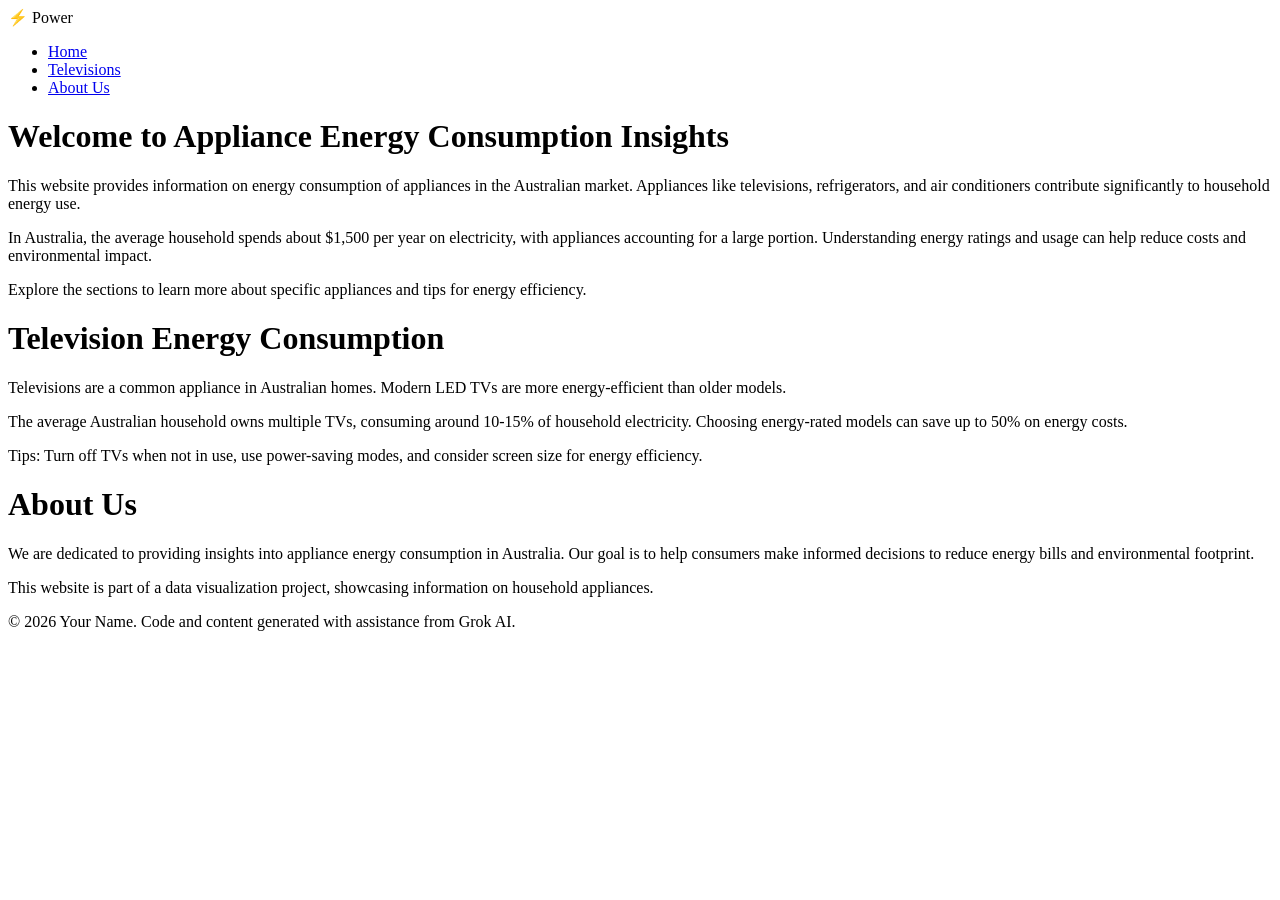
==== Exercise 0.2/index.html @ 3525fbdc "Add files via upload" ====
<!DOCTYPE html>
<html lang="en">
<head>
    <meta charset="UTF-8">
    <meta name="viewport" content="width=device-width, initial-scale=1.0">
    <title>Appliance Energy Consumption</title>
    <link rel="stylesheet" href="style.css">
</head>
<body>
    <header>
        <div class="logo" onclick="goHome()">⚡ Power</div>
        <nav>
            <ul>
                <li><a href="#home" onclick="showPage('home')">Home</a></li>
                <li><a href="#televisions" onclick="showPage('televisions')">Televisions</a></li>
                <li><a href="#about" onclick="showPage('about')">About Us</a></li>
            </ul>
        </nav>
    </header>

    <main>
        <div id="home" class="page active">
            <h1>Welcome to Appliance Energy Consumption Insights</h1>
            <p>This website provides information on energy consumption of appliances in the Australian market. Appliances like televisions, refrigerators, and air conditioners contribute significantly to household energy use.</p>
            <p>In Australia, the average household spends about $1,500 per year on electricity, with appliances accounting for a large portion. Understanding energy ratings and usage can help reduce costs and environmental impact.</p>
            <p>Explore the sections to learn more about specific appliances and tips for energy efficiency.</p>
        </div>

        <div id="televisions" class="page">
            <h1>Television Energy Consumption</h1>
            <p>Televisions are a common appliance in Australian homes. Modern LED TVs are more energy-efficient than older models.</p>
            <p>The average Australian household owns multiple TVs, consuming around 10-15% of household electricity. Choosing energy-rated models can save up to 50% on energy costs.</p>
            <p>Tips: Turn off TVs when not in use, use power-saving modes, and consider screen size for energy efficiency.</p>
        </div>

        <div id="about" class="page">
            <h1>About Us</h1>
            <p>We are dedicated to providing insights into appliance energy consumption in Australia. Our goal is to help consumers make informed decisions to reduce energy bills and environmental footprint.</p>
            <p>This website is part of a data visualization project, showcasing information on household appliances.</p>
        </div>
    </main>

    <footer>
        <p>&copy; 2026 Your Name. Code and content generated with assistance from Grok AI.</p>
    </footer>

    <script src="script.js"></script>
</body>
</html>
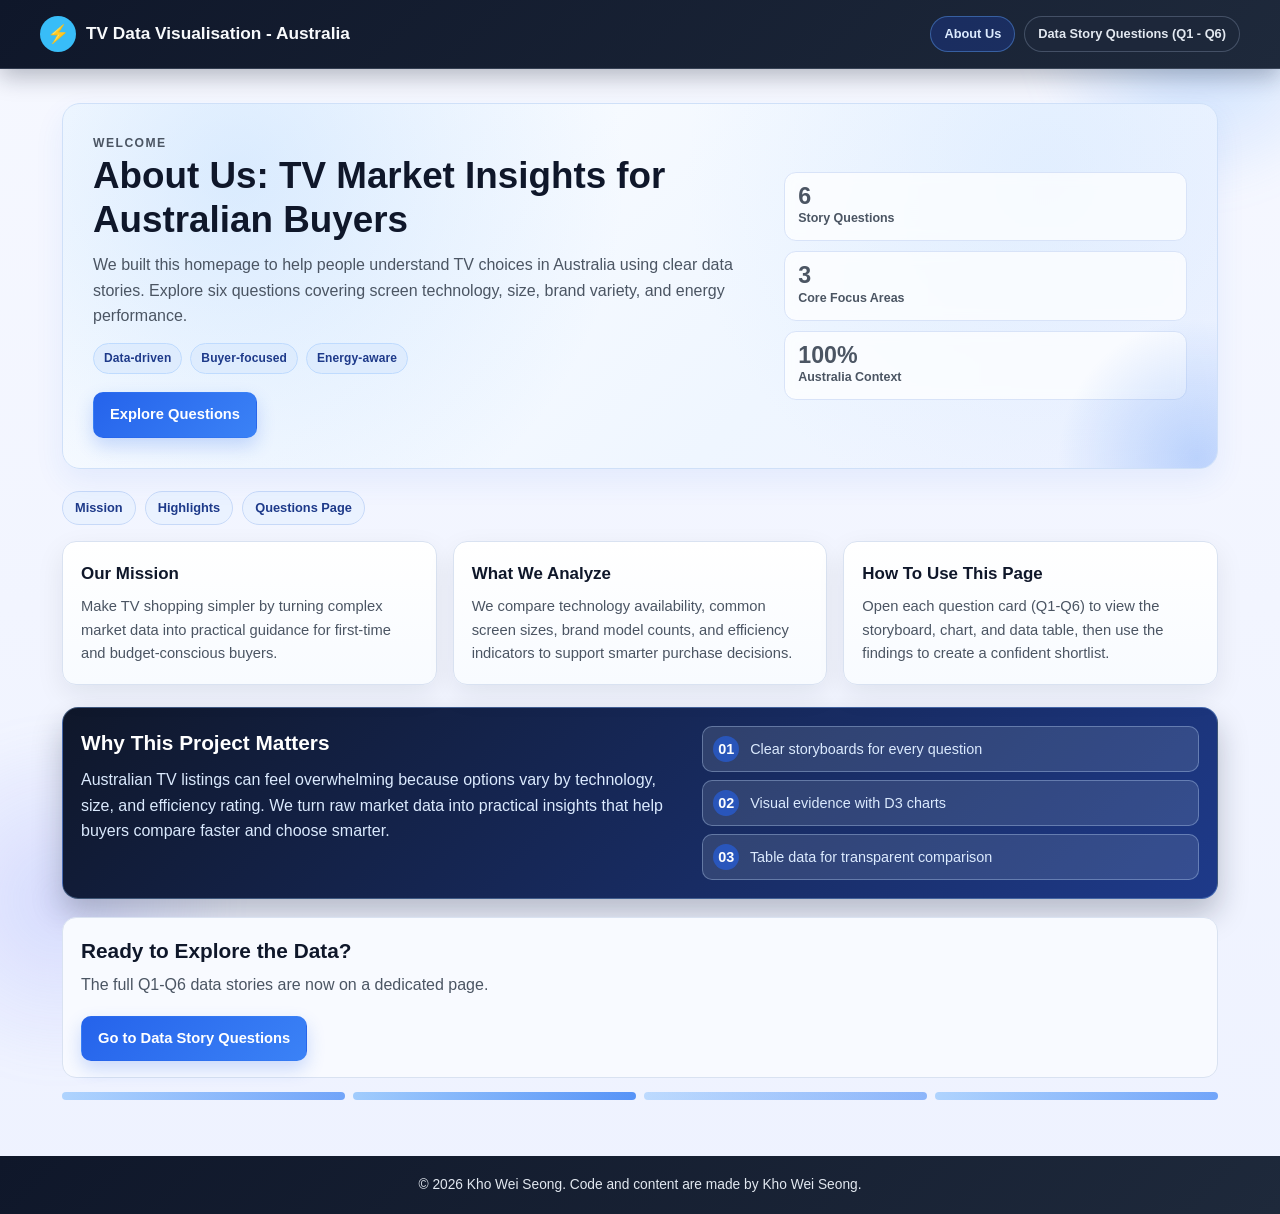
==== commit efe51584: "Add project files" ====
--- a/Exercise 0.2/index.html
+++ b/Exercise 0.2/index.html
@@ -1,49 +1,109 @@
-<!DOCTYPE html>
-<html lang="en">
-<head>
-    <meta charset="UTF-8">
-    <meta name="viewport" content="width=device-width, initial-scale=1.0">
-    <title>Appliance Energy Consumption</title>
-    <link rel="stylesheet" href="style.css">
-</head>
-<body>
-    <header>
-        <div class="logo" onclick="goHome()">⚡ Power</div>
-        <nav>
-            <ul>
-                <li><a href="#home" onclick="showPage('home')">Home</a></li>
-                <li><a href="#televisions" onclick="showPage('televisions')">Televisions</a></li>
-                <li><a href="#about" onclick="showPage('about')">About Us</a></li>
-            </ul>
-        </nav>
-    </header>
-
-    <main>
-        <div id="home" class="page active">
-            <h1>Welcome to Appliance Energy Consumption Insights</h1>
-            <p>This website provides information on energy consumption of appliances in the Australian market. Appliances like televisions, refrigerators, and air conditioners contribute significantly to household energy use.</p>
-            <p>In Australia, the average household spends about $1,500 per year on electricity, with appliances accounting for a large portion. Understanding energy ratings and usage can help reduce costs and environmental impact.</p>
-            <p>Explore the sections to learn more about specific appliances and tips for energy efficiency.</p>
-        </div>
-
-        <div id="televisions" class="page">
-            <h1>Television Energy Consumption</h1>
-            <p>Televisions are a common appliance in Australian homes. Modern LED TVs are more energy-efficient than older models.</p>
-            <p>The average Australian household owns multiple TVs, consuming around 10-15% of household electricity. Choosing energy-rated models can save up to 50% on energy costs.</p>
-            <p>Tips: Turn off TVs when not in use, use power-saving modes, and consider screen size for energy efficiency.</p>
-        </div>
-
-        <div id="about" class="page">
-            <h1>About Us</h1>
-            <p>We are dedicated to providing insights into appliance energy consumption in Australia. Our goal is to help consumers make informed decisions to reduce energy bills and environmental footprint.</p>
-            <p>This website is part of a data visualization project, showcasing information on household appliances.</p>
-        </div>
-    </main>
-
-    <footer>
-        <p>&copy; 2026 Your Name. Code and content generated with assistance from Grok AI.</p>
-    </footer>
-
-    <script src="script.js"></script>
-</body>
+<!DOCTYPE html>
+<html lang="en">
+<head>
+    <meta charset="UTF-8">
+    <meta name="viewport" content="width=device-width, initial-scale=1.0">
+    <title>TV Market & Energy Analysis (Australia)</title>
+    <link rel="stylesheet" href="css/style.css">
+</head>
+<body>
+    <header>
+        <div class="header-inner">
+        <a href="index.html" class="logo">
+            <img src="images/PowerIcon.png" alt="Power Icon" class="logo-icon" onerror="this.style.display='none'; document.getElementById('logo-fallback').style.display='inline-flex';">
+            <span id="logo-fallback" class="logo-badge" aria-hidden="true">⚡</span>
+            <span>TV Data Visualisation - Australia</span>
+        </a>
+        <div class="header-meta">
+            <span class="header-badge">About Us</span>
+            <a href="questions.html" class="header-about">Data Story Questions (Q1 - Q6)</a>
+        </div>
+        </div>
+    </header>
+
+    <main>
+        <section class="page active dashboard">
+            <div class="hero-card home-hero">
+                <div class="hero-layout">
+                    <div>
+                        <p class="eyebrow">Welcome</p>
+                        <h1>About Us: TV Market Insights for Australian Buyers</h1>
+                        <p>We built this homepage to help people understand TV choices in Australia using clear data stories. Explore six questions covering screen technology, size, brand variety, and energy performance.</p>
+                        <div class="hero-chip-row">
+                            <span class="hero-chip">Data-driven</span>
+                            <span class="hero-chip">Buyer-focused</span>
+                            <span class="hero-chip">Energy-aware</span>
+                        </div>
+                        <a href="questions.html" class="hero-cta">Explore Questions</a>
+                    </div>
+                    <div class="hero-metrics">
+                        <article class="metric-card">
+                            <p class="metric-value">6</p>
+                            <p class="metric-label">Story Questions</p>
+                        </article>
+                        <article class="metric-card">
+                            <p class="metric-value">3</p>
+                            <p class="metric-label">Core Focus Areas</p>
+                        </article>
+                        <article class="metric-card">
+                            <p class="metric-value">100%</p>
+                            <p class="metric-label">Australia Context</p>
+                        </article>
+                    </div>
+                </div>
+            </div>
+
+            <section class="quick-nav">
+                <a href="#mission" class="quick-nav-item">Mission</a>
+                <a href="#highlights" class="quick-nav-item">Highlights</a>
+                <a href="#questions" class="quick-nav-item">Questions Page</a>
+            </section>
+
+            <section class="home-highlights" id="highlights">
+                <article class="highlight-card">
+                    <h3>Our Mission</h3>
+                    <p>Make TV shopping simpler by turning complex market data into practical guidance for first-time and budget-conscious buyers.</p>
+                </article>
+                <article class="highlight-card">
+                    <h3>What We Analyze</h3>
+                    <p>We compare technology availability, common screen sizes, brand model counts, and efficiency indicators to support smarter purchase decisions.</p>
+                </article>
+                <article class="highlight-card">
+                    <h3>How To Use This Page</h3>
+                    <p>Open each question card (Q1-Q6) to view the storyboard, chart, and data table, then use the findings to create a confident shortlist.</p>
+                </article>
+            </section>
+
+            <section class="mission-panel" id="mission">
+                <div>
+                    <h2>Why This Project Matters</h2>
+                    <p>Australian TV listings can feel overwhelming because options vary by technology, size, and efficiency rating. We turn raw market data into practical insights that help buyers compare faster and choose smarter.</p>
+                </div>
+                <div class="mission-points">
+                    <p><span>01</span> Clear storyboards for every question</p>
+                    <p><span>02</span> Visual evidence with D3 charts</p>
+                    <p><span>03</span> Table data for transparent comparison</p>
+                </div>
+            </section>
+
+            <section class="home-intro">
+                <h2>Ready to Explore the Data?</h2>
+                <p>The full Q1-Q6 data stories are now on a dedicated page.</p>
+                <a href="questions.html" class="hero-cta">Go to Data Story Questions</a>
+            </section>
+
+            <section class="visual-band" aria-hidden="true">
+                <span></span>
+                <span></span>
+                <span></span>
+                <span></span>
+            </section>
+        </section>
+    </main>
+
+    <footer>
+        <p>&copy; 2026 Kho Wei Seong. Code and content are made by Kho Wei Seong.</p>
+    </footer>
+
+</body>
 </html>
--- a/Exercise 0.2/css/style.css
+++ b/Exercise 0.2/css/style.css
@@ -0,0 +1,889 @@
+:root {
+    --bg-start: #f6f8ff;
+    --bg-end: #eef2ff;
+    --surface: #ffffff;
+    --surface-muted: #f8faff;
+    --border: #d9e2f1;
+    --text-main: #0f172a;
+    --text-muted: #4b5563;
+    --primary: #2563eb;
+    --primary-dark: #1d4ed8;
+    --header-start: #0f172a;
+    --header-end: #1e293b;
+    --success: #059669;
+    --danger: #b91c1c;
+    --shadow-soft: 0 10px 28px rgba(15, 23, 42, 0.08);
+    --shadow-card: 0 12px 30px rgba(37, 99, 235, 0.08);
+}
+
+* {
+    box-sizing: border-box;
+}
+
+body {
+    font-family: "Inter", "Segoe UI", Tahoma, Geneva, Verdana, sans-serif;
+    margin: 0;
+    background: linear-gradient(180deg, var(--bg-start) 0%, var(--bg-end) 100%);
+    color: var(--text-main);
+    min-height: 100vh;
+    line-height: 1.6;
+    position: relative;
+    overflow-x: hidden;
+}
+
+body::before,
+body::after {
+    content: "";
+    position: fixed;
+    width: 340px;
+    height: 340px;
+    border-radius: 999px;
+    pointer-events: none;
+    z-index: -1;
+    filter: blur(16px);
+}
+
+body::before {
+    top: -140px;
+    right: -90px;
+    background: radial-gradient(circle, rgba(96, 165, 250, 0.32) 0%, rgba(96, 165, 250, 0) 70%);
+}
+
+body::after {
+    bottom: -170px;
+    left: -110px;
+    background: radial-gradient(circle, rgba(129, 140, 248, 0.24) 0%, rgba(129, 140, 248, 0) 72%);
+}
+
+header {
+    background: linear-gradient(135deg, var(--header-start), var(--header-end));
+    color: #ffffff;
+    padding: 16px 26px;
+    box-shadow: 0 8px 22px rgba(15, 23, 42, 0.28);
+    position: sticky;
+    top: 0;
+    z-index: 30;
+    border-bottom: 1px solid rgba(148, 163, 184, 0.25);
+}
+
+.header-inner {
+    max-width: 1200px;
+    margin: 0 auto;
+    display: flex;
+    justify-content: space-between;
+    align-items: center;
+    gap: 12px;
+    flex-wrap: wrap;
+}
+
+.logo {
+    font-size: 1.08rem;
+    font-weight: 700;
+    color: #f8fafc;
+    display: flex;
+    align-items: center;
+    gap: 10px;
+    text-decoration: none;
+}
+
+.logo-badge {
+    width: 36px;
+    height: 36px;
+    border-radius: 50%;
+    background: #38bdf8;
+    color: #0f172a;
+    display: inline-flex;
+    align-items: center;
+    justify-content: center;
+    font-size: 18px;
+    font-weight: 700;
+    display: none;
+}
+
+.logo-icon {
+    width: 38px;
+    height: 38px;
+    border-radius: 50%;
+    object-fit: cover;
+    box-shadow: 0 3px 8px rgba(0, 0, 0, 0.3);
+}
+
+.header-meta {
+    display: flex;
+    align-items: center;
+    gap: 9px;
+    flex-wrap: wrap;
+    justify-content: flex-end;
+}
+
+.header-badge,
+.header-about {
+    font-size: 0.8rem;
+    font-weight: 600;
+    border-radius: 999px;
+    padding: 7px 13px;
+}
+
+.header-badge {
+    color: #dbeafe;
+    border: 1px solid rgba(96, 165, 250, 0.42);
+    background: rgba(30, 64, 175, 0.35);
+}
+
+.header-about {
+    color: #e2e8f0;
+    background: rgba(30, 41, 59, 0.85);
+    border: 1px solid rgba(100, 116, 139, 0.55);
+    text-decoration: none;
+    transition: all 0.2s ease;
+}
+
+.header-about:hover {
+    background: rgba(37, 99, 235, 0.32);
+    border-color: rgba(147, 197, 253, 0.7);
+}
+
+.quick-nav {
+    display: flex;
+    flex-wrap: wrap;
+    gap: 9px;
+    margin: 0 0 16px;
+}
+
+.quick-nav-item {
+    text-decoration: none;
+    color: #1e3a8a;
+    background: #eaf2ff;
+    border: 1px solid #c7d9f8;
+    border-radius: 999px;
+    padding: 6px 12px;
+    font-size: 0.8rem;
+    font-weight: 700;
+}
+
+.quick-nav-item:hover {
+    background: #dbeafe;
+}
+
+main {
+    max-width: 1200px;
+    margin: 0 auto;
+    padding: 34px 22px 30px;
+}
+
+.page {
+    display: block;
+}
+
+.hero-card {
+    background: var(--surface);
+    border: 1px solid var(--border);
+    border-radius: 18px;
+    padding: 30px;
+    box-shadow: var(--shadow-soft);
+    margin-bottom: 22px;
+    position: relative;
+    overflow: hidden;
+}
+
+.hero-card h1 {
+    margin: 0 0 10px;
+    color: var(--text-main);
+    font-size: clamp(1.7rem, 3vw, 2.3rem);
+    font-weight: 800;
+    line-height: 1.2;
+}
+
+.hero-card p {
+    margin: 0;
+    color: var(--text-muted);
+    max-width: 820px;
+}
+
+.home-hero {
+    background:
+        radial-gradient(circle at 15% 20%, rgba(147, 197, 253, 0.32) 0%, transparent 38%),
+        radial-gradient(circle at 85% 20%, rgba(191, 219, 254, 0.28) 0%, transparent 35%),
+        linear-gradient(135deg, #ffffff 0%, #eff6ff 65%, #eef2ff 100%);
+    border-color: #cfe0f8;
+    box-shadow: var(--shadow-card);
+}
+
+.home-hero::after {
+    content: "";
+    position: absolute;
+    width: 280px;
+    height: 280px;
+    border-radius: 999px;
+    right: -120px;
+    bottom: -130px;
+    background: radial-gradient(circle, rgba(59, 130, 246, 0.28) 0%, rgba(59, 130, 246, 0) 70%);
+    pointer-events: none;
+}
+
+.hero-layout {
+    display: grid;
+    grid-template-columns: 1.25fr 0.75fr;
+    gap: 20px;
+    align-items: center;
+}
+
+.hero-chip-row {
+    margin-top: 14px;
+    display: flex;
+    flex-wrap: wrap;
+    gap: 8px;
+}
+
+.hero-chip {
+    border: 1px solid #bfdbfe;
+    background: rgba(219, 234, 254, 0.7);
+    color: #1e3a8a;
+    border-radius: 999px;
+    padding: 5px 10px;
+    font-size: 0.75rem;
+    font-weight: 700;
+    letter-spacing: 0.01em;
+}
+
+.hero-metrics {
+    display: grid;
+    gap: 10px;
+}
+
+.metric-card {
+    margin: 0;
+    border: 1px solid #d8e3f8;
+    background: rgba(255, 255, 255, 0.72);
+    backdrop-filter: blur(6px);
+    border-radius: 12px;
+    padding: 11px 13px;
+}
+
+.metric-value {
+    margin: 0;
+    font-size: 1.45rem;
+    font-weight: 800;
+    color: #1d4ed8;
+    line-height: 1.1;
+}
+
+.metric-label {
+    margin: 3px 0 0;
+    font-size: 0.78rem;
+    color: #334155;
+    font-weight: 600;
+}
+
+.eyebrow {
+    margin: 0 0 8px;
+    font-size: 0.76rem;
+    text-transform: uppercase;
+    letter-spacing: 0.12em;
+    font-weight: 800;
+    color: #1d4ed8;
+}
+
+.hero-cta {
+    display: inline-flex;
+    align-items: center;
+    gap: 8px;
+    margin-top: 18px;
+    background: linear-gradient(135deg, var(--primary), #3b82f6);
+    color: #ffffff;
+    text-decoration: none;
+    font-weight: 700;
+    font-size: 0.92rem;
+    border-radius: 10px;
+    padding: 10px 16px;
+    border: 1px solid transparent;
+    box-shadow: 0 8px 18px rgba(37, 99, 235, 0.22);
+    transition: transform 0.2s ease, box-shadow 0.2s ease, background 0.2s ease;
+}
+
+.hero-cta:hover {
+    transform: translateY(-1px);
+    box-shadow: 0 11px 22px rgba(37, 99, 235, 0.28);
+    background: linear-gradient(135deg, var(--primary-dark), var(--primary));
+}
+
+.home-highlights {
+    display: grid;
+    grid-template-columns: repeat(3, minmax(0, 1fr));
+    gap: 16px;
+    margin-bottom: 22px;
+}
+
+.highlight-card {
+    background: linear-gradient(180deg, #ffffff 0%, #f8fbff 100%);
+    border: 1px solid var(--border);
+    border-radius: 14px;
+    padding: 18px;
+    box-shadow: var(--shadow-soft);
+    transition: transform 0.2s ease, box-shadow 0.2s ease;
+}
+
+.highlight-card:hover {
+    transform: translateY(-3px);
+    box-shadow: 0 16px 26px rgba(15, 23, 42, 0.12);
+}
+
+.highlight-card h3 {
+    margin: 0 0 8px;
+    color: var(--text-main);
+    font-size: 1.06rem;
+}
+
+.highlight-card p {
+    margin: 0;
+    color: var(--text-muted);
+    font-size: 0.92rem;
+}
+
+.home-intro {
+    margin-bottom: 14px;
+    background: var(--surface-muted);
+    border: 1px solid var(--border);
+    border-radius: 14px;
+    padding: 16px 18px;
+}
+
+.home-intro h2 {
+    margin: 0 0 5px;
+    color: var(--text-main);
+    font-size: 1.3rem;
+}
+
+.home-intro p {
+    margin: 0;
+    color: var(--text-muted);
+}
+
+.mission-panel {
+    margin-bottom: 18px;
+    display: grid;
+    grid-template-columns: 1.1fr 0.9fr;
+    gap: 14px;
+    background: linear-gradient(135deg, #0f172a 0%, #1e3a8a 100%);
+    color: #e5edff;
+    border-radius: 16px;
+    padding: 18px;
+    border: 1px solid rgba(147, 197, 253, 0.35);
+    box-shadow: 0 16px 30px rgba(15, 23, 42, 0.25);
+}
+
+.mission-panel h2 {
+    margin: 0 0 8px;
+    font-size: 1.3rem;
+    color: #ffffff;
+}
+
+.mission-panel p {
+    margin: 0;
+    color: #dbeafe;
+}
+
+.mission-points {
+    display: grid;
+    gap: 8px;
+    align-content: start;
+}
+
+.mission-points p {
+    margin: 0;
+    padding: 9px 10px;
+    border-radius: 10px;
+    background: rgba(148, 163, 184, 0.2);
+    border: 1px solid rgba(191, 219, 254, 0.35);
+    font-size: 0.9rem;
+}
+
+.mission-points span {
+    display: inline-block;
+    width: 26px;
+    height: 26px;
+    border-radius: 50%;
+    text-align: center;
+    line-height: 26px;
+    margin-right: 7px;
+    font-weight: 800;
+    background: rgba(37, 99, 235, 0.6);
+    color: #ffffff;
+}
+
+.question-list {
+    display: grid;
+    gap: 16px;
+}
+
+.question-card {
+    background: var(--surface);
+    border: 1px solid var(--border);
+    border-radius: 16px;
+    box-shadow: var(--shadow-soft);
+    overflow: hidden;
+    position: relative;
+    opacity: 0;
+    transform: translateY(14px);
+    animation: questionCardIn 0.55s ease forwards;
+}
+
+.question-card:nth-child(1) { animation-delay: 0.04s; }
+.question-card:nth-child(2) { animation-delay: 0.09s; }
+.question-card:nth-child(3) { animation-delay: 0.14s; }
+.question-card:nth-child(4) { animation-delay: 0.19s; }
+.question-card:nth-child(5) { animation-delay: 0.24s; }
+.question-card:nth-child(6) { animation-delay: 0.29s; }
+
+.question-card::before {
+    content: "";
+    position: absolute;
+    left: 0;
+    top: 0;
+    width: 5px;
+    height: 100%;
+    background: linear-gradient(180deg, #60a5fa, #2563eb);
+    opacity: 0.8;
+}
+
+.question-card:nth-child(1)::before { background: linear-gradient(180deg, #60a5fa, #2563eb); }
+.question-card:nth-child(2)::before { background: linear-gradient(180deg, #34d399, #059669); }
+.question-card:nth-child(3)::before { background: linear-gradient(180deg, #a78bfa, #7c3aed); }
+.question-card:nth-child(4)::before { background: linear-gradient(180deg, #f59e0b, #d97706); }
+.question-card:nth-child(5)::before { background: linear-gradient(180deg, #f472b6, #db2777); }
+.question-card:nth-child(6)::before { background: linear-gradient(180deg, #22d3ee, #0891b2); }
+
+.question-toggle {
+    width: 100%;
+    border: 0;
+    background: linear-gradient(180deg, #ffffff 0%, #f8fbff 100%);
+    color: var(--text-main);
+    padding: 16px 18px 16px 22px;
+    text-align: left;
+    display: flex;
+    align-items: center;
+    gap: 10px;
+    font-size: 1rem;
+    font-weight: 700;
+    cursor: pointer;
+    transition: background 0.2s ease;
+}
+
+.question-toggle:hover {
+    background: #f1f6ff;
+}
+
+.question-toggle::after {
+    content: "+";
+    margin-left: auto;
+    font-size: 1.2rem;
+    color: #1d4ed8;
+    line-height: 1;
+    transition: transform 0.2s ease, color 0.2s ease;
+}
+
+.question-toggle.is-open::after {
+    content: "−";
+    color: #0f172a;
+    transform: scale(1.05);
+}
+
+.question-panel {
+    display: none;
+    border-top: 1px solid #dce6f6;
+    padding: 16px 18px 18px 22px;
+    background: #fcfdff;
+}
+
+.question-panel.open {
+    display: block;
+    animation: questionPanelOpen 0.25s ease;
+}
+
+.context-text {
+    margin: 0 0 12px;
+    color: var(--text-muted);
+    font-size: 0.95rem;
+}
+
+.question-storyboard {
+    margin-bottom: 14px;
+}
+
+.question-storyboard h4 {
+    margin: 0 0 10px;
+    color: var(--text-main);
+    font-size: 1rem;
+}
+
+.storyboard-grid {
+    display: grid;
+    grid-template-columns: repeat(3, minmax(0, 1fr));
+    gap: 12px;
+    margin-bottom: 10px;
+}
+
+.story-note {
+    background: linear-gradient(160deg, #f8faff 0%, #e8f1ff 100%);
+    border: 1px solid #cddcf5;
+    border-radius: 11px;
+    padding: 12px 14px;
+    min-height: 120px;
+    box-shadow: 0 8px 16px rgba(15, 23, 42, 0.08);
+    transition: transform 0.2s ease, border-color 0.2s ease;
+}
+
+.story-note:hover {
+    transform: translateY(-2px);
+    border-color: #93c5fd;
+}
+
+.storyboard-grid .story-note:nth-child(2n) {
+    background: linear-gradient(160deg, #f4f3ff 0%, #e9e7ff 100%);
+    border-color: #d6d0ff;
+}
+
+.storyboard-grid .story-note:nth-child(3n) {
+    background: linear-gradient(160deg, #eefbf6 0%, #dbf7eb 100%);
+    border-color: #bdecd3;
+}
+
+.storyboard-grid .story-note:nth-child(4n) {
+    background: linear-gradient(160deg, #fff7ed 0%, #ffedd5 100%);
+    border-color: #fed7aa;
+}
+
+.story-note strong {
+    display: flex;
+    align-items: center;
+    gap: 6px;
+    color: #111827;
+    margin-bottom: 8px;
+    font-size: 0.98rem;
+}
+
+.story-icon {
+    font-size: 0.95rem;
+    line-height: 1;
+}
+
+.story-note p {
+    margin: 0;
+    font-size: 0.91rem;
+    color: #334155;
+    line-height: 1.45;
+}
+
+.story-note-list ul {
+    margin: 0;
+    padding-left: 18px;
+}
+
+.story-note-list li {
+    font-size: 0.89rem;
+    color: #334155;
+    margin-bottom: 4px;
+}
+
+.story-note-compare .compare-row {
+    display: grid;
+    grid-template-columns: 1fr 1fr;
+    gap: 8px;
+}
+
+.compare-box {
+    border-radius: 9px;
+    padding: 8px 10px;
+    border: 1px solid #d1d5db;
+    background: #ffffff;
+}
+
+.compare-label {
+    display: inline-block;
+    font-size: 0.74rem;
+    font-weight: 700;
+    text-transform: uppercase;
+    letter-spacing: 0.03em;
+    margin-bottom: 4px;
+}
+
+.compare-before .compare-label {
+    color: var(--danger);
+}
+
+.compare-after .compare-label {
+    color: var(--success);
+}
+
+.compare-box p {
+    margin: 0;
+    font-size: 0.86rem;
+    line-height: 1.35;
+}
+
+.chart-wrap {
+    margin-bottom: 14px;
+    background: #ffffff;
+    border: 1px solid #dce6f4;
+    border-radius: 12px;
+    padding: 10px;
+}
+
+.q-tag {
+    display: inline-block;
+    margin-right: 8px;
+    font-size: 0.74rem;
+    color: #1e3a8a;
+    background: #dbeafe;
+    border: 1px solid #bfdbfe;
+    border-radius: 999px;
+    padding: 4px 9px;
+    vertical-align: middle;
+    font-weight: 700;
+}
+
+.question-card:nth-child(1) .q-tag { color: #1e3a8a; background: #dbeafe; border-color: #93c5fd; }
+.question-card:nth-child(2) .q-tag { color: #065f46; background: #d1fae5; border-color: #86efac; }
+.question-card:nth-child(3) .q-tag { color: #5b21b6; background: #ede9fe; border-color: #c4b5fd; }
+.question-card:nth-child(4) .q-tag { color: #9a3412; background: #ffedd5; border-color: #fdba74; }
+.question-card:nth-child(5) .q-tag { color: #9d174d; background: #fce7f3; border-color: #f9a8d4; }
+.question-card:nth-child(6) .q-tag { color: #155e75; background: #cffafe; border-color: #67e8f9; }
+
+.question-card:nth-child(1) .question-toggle { background: linear-gradient(180deg, #ffffff 0%, #eff6ff 100%); }
+.question-card:nth-child(2) .question-toggle { background: linear-gradient(180deg, #ffffff 0%, #ecfdf5 100%); }
+.question-card:nth-child(3) .question-toggle { background: linear-gradient(180deg, #ffffff 0%, #f5f3ff 100%); }
+.question-card:nth-child(4) .question-toggle { background: linear-gradient(180deg, #ffffff 0%, #fff7ed 100%); }
+.question-card:nth-child(5) .question-toggle { background: linear-gradient(180deg, #ffffff 0%, #fdf2f8 100%); }
+.question-card:nth-child(6) .question-toggle { background: linear-gradient(180deg, #ffffff 0%, #ecfeff 100%); }
+
+.d3-chart {
+    width: 100%;
+    min-height: 240px;
+}
+
+.d3-chart svg {
+    width: 100%;
+    height: 300px;
+    display: block;
+}
+
+.table-wrap {
+    overflow-x: auto;
+    border: 1px solid #dbe3ef;
+    border-radius: 10px;
+    background: #ffffff;
+    box-shadow: inset 0 0 0 1px rgba(219, 234, 254, 0.38);
+}
+
+.chart-tooltip {
+    position: absolute;
+    pointer-events: none;
+    background: rgba(15, 23, 42, 0.92);
+    color: #f8fafc;
+    border: 1px solid rgba(148, 163, 184, 0.45);
+    border-radius: 8px;
+    padding: 8px 10px;
+    font-size: 0.8rem;
+    line-height: 1.35;
+    box-shadow: 0 8px 18px rgba(2, 6, 23, 0.35);
+    opacity: 0;
+    transition: opacity 0.12s ease;
+    z-index: 9999;
+}
+
+.data-table {
+    width: 100%;
+    border-collapse: collapse;
+    font-size: 0.9rem;
+}
+
+.data-table th,
+.data-table td {
+    padding: 10px 12px;
+    border-bottom: 1px solid #e5e7eb;
+    text-align: left;
+}
+
+.data-table tr:hover td {
+    background: #f8fbff;
+}
+
+.data-table th {
+    background: #eef4ff;
+    color: #0f172a;
+    font-weight: 700;
+}
+
+footer {
+    background: linear-gradient(135deg, var(--header-start), var(--header-end));
+    color: #e2e8f0;
+    text-align: center;
+    padding: 18px;
+    margin-top: 26px;
+}
+
+footer p {
+    margin: 0;
+    font-size: 0.86rem;
+}
+
+.question-hero {
+    background:
+        radial-gradient(circle at 90% 10%, rgba(165, 180, 252, 0.25) 0%, transparent 30%),
+        radial-gradient(circle at 0% 100%, rgba(96, 165, 250, 0.22) 0%, transparent 30%),
+        linear-gradient(135deg, #ffffff 0%, #f4f7ff 100%);
+}
+
+
+.question-overview {
+    display: grid;
+    grid-template-columns: repeat(3, minmax(0, 1fr));
+    gap: 12px;
+    margin-bottom: 16px;
+}
+
+.overview-card {
+    background: linear-gradient(160deg, rgba(255, 255, 255, 0.96), rgba(239, 246, 255, 0.92));
+    border: 1px solid #d3e3fb;
+    border-radius: 12px;
+    padding: 14px;
+    box-shadow: 0 8px 20px rgba(37, 99, 235, 0.08);
+}
+
+.overview-card h3 {
+    margin: 0 0 6px;
+    font-size: 1rem;
+    color: #1e3a8a;
+}
+
+.overview-card p {
+    margin: 0;
+    font-size: 0.9rem;
+    color: #334155;
+}
+
+.visual-band {
+    margin-top: 14px;
+    display: grid;
+    grid-template-columns: repeat(4, 1fr);
+    gap: 8px;
+}
+
+.visual-band span {
+    display: block;
+    height: 8px;
+    border-radius: 999px;
+    background: linear-gradient(90deg, #93c5fd, #3b82f6);
+    opacity: 0.7;
+}
+
+.visual-band span:nth-child(2) {
+    opacity: 0.85;
+}
+
+.visual-band span:nth-child(3) {
+    opacity: 0.55;
+}
+
+@media (max-width: 900px) {
+    .hero-layout {
+        grid-template-columns: 1fr;
+    }
+
+    .mission-panel {
+        grid-template-columns: 1fr;
+    }
+
+    .home-highlights {
+        grid-template-columns: 1fr 1fr;
+    }
+
+    .storyboard-grid {
+        grid-template-columns: 1fr 1fr;
+    }
+
+    .question-overview {
+        grid-template-columns: 1fr;
+    }
+}
+
+@media (max-width: 768px) {
+    header {
+        padding: 14px 14px;
+    }
+
+    .header-inner {
+        gap: 10px;
+    }
+
+    main {
+        padding: 20px 12px 24px;
+    }
+
+    .hero-card {
+        padding: 20px 16px;
+        border-radius: 14px;
+    }
+
+    .hero-card h1 {
+        font-size: 1.5rem;
+    }
+
+    .home-highlights,
+    .storyboard-grid,
+    .story-note-compare .compare-row {
+        grid-template-columns: 1fr;
+    }
+
+    .visual-band {
+        grid-template-columns: 1fr 1fr;
+    }
+
+    .question-toggle {
+        font-size: 0.95rem;
+        padding: 14px 14px;
+    }
+
+    .question-panel {
+        padding: 14px;
+    }
+
+    .d3-chart {
+        min-height: 220px;
+    }
+
+    .d3-chart svg {
+        height: 250px;
+    }
+}
+
+@keyframes questionCardIn {
+    from {
+        opacity: 0;
+        transform: translateY(14px);
+    }
+    to {
+        opacity: 1;
+        transform: translateY(0);
+    }
+}
+
+@keyframes questionPanelOpen {
+    from {
+        opacity: 0;
+        transform: translateY(-6px);
+    }
+    to {
+        opacity: 1;
+        transform: translateY(0);
+    }
+}
+
+@media (prefers-reduced-motion: reduce) {
+    .question-card,
+    .question-panel.open {
+        animation: none !important;
+        transform: none !important;
+        opacity: 1 !important;
+    }
+}
